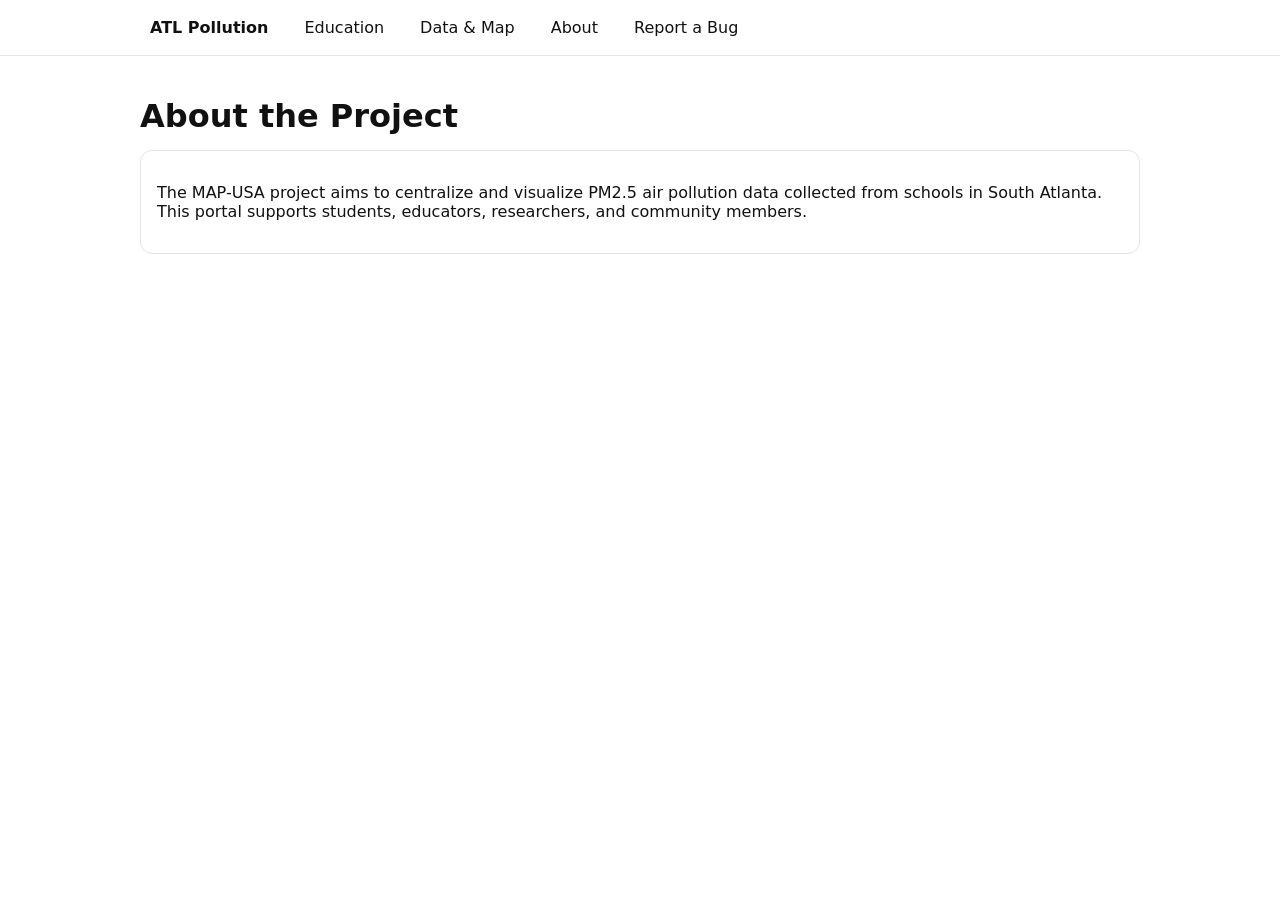
==== public/pages/about.html @ 43586956 "Static frontend pages, styles, and navigation" ====
<!doctype html>
<html lang="en">
<head>
  <meta charset="utf-8" />
  <meta name="viewport" content="width=device-width, initial-scale=1" />
  <title>About</title>
  <link rel="stylesheet" href="../css/styles.css" />
</head>
<body>

  <nav>
    <div class="nav-inner">
      <a href="../index.html"><strong>ATL Pollution</strong></a>
      <a href="education.html">Education</a>
      <a href="data.html">Data & Map</a>
      <a href="about.html">About</a>
      <a href="report-bug.html">Report a Bug</a>
    </div>
  </nav>

  <main class="container">
    <h1>About the Project</h1>
    <div class="card">
      <p>
        The MAP-USA project aims to centralize and visualize PM2.5 air pollution
        data collected from schools in South Atlanta. This portal supports
        students, educators, researchers, and community members.
      </p>
    </div>
  </main>

  <script src="../js/app.js"></script>
</body>
</html>
---- public/css/styles.css ----
:root {
  font-family: system-ui, Arial, sans-serif;
}

body {
  margin: 0;
  background: #ffffff;
  color: #111;
}

.container {
  max-width: 1000px;
  margin: 0 auto;
  padding: 20px;
}

nav {
  border-bottom: 1px solid #e5e5e5;
}

.nav-inner {
  display: flex;
  gap: 16px;
  padding: 12px 20px;
  max-width: 1000px;
  margin: 0 auto;
}

.nav-inner a {
  text-decoration: none;
  color: #111;
  padding: 6px 10px;
  border-radius: 8px;
}

.nav-inner a:hover {
  background: #f2f2f2;
}

h1 {
  margin-bottom: 10px;
}

.card {
  border: 1px solid #e5e5e5;
  border-radius: 12px;
  padding: 16px;
  margin-top: 15px;
}

.grid {
  display: grid;
  gap: 15px;
}

@media (min-width: 800px) {
  .grid {
    grid-template-columns: 1fr 1fr;
  }
}

label {
  display: block;
  margin-top: 10px;
  font-weight: 600;
}

input, textarea, select {
  width: 100%;
  padding: 8px;
  margin-top: 5px;
  border-radius: 8px;
  border: 1px solid #ccc;
}

button {
  margin-top: 15px;
  padding: 8px 12px;
  border: none;
  border-radius: 8px;
  cursor: pointer;
}

button:hover {
  opacity: 0.9;
}

.small {
  font-size: 14px;
  color: #555;
}
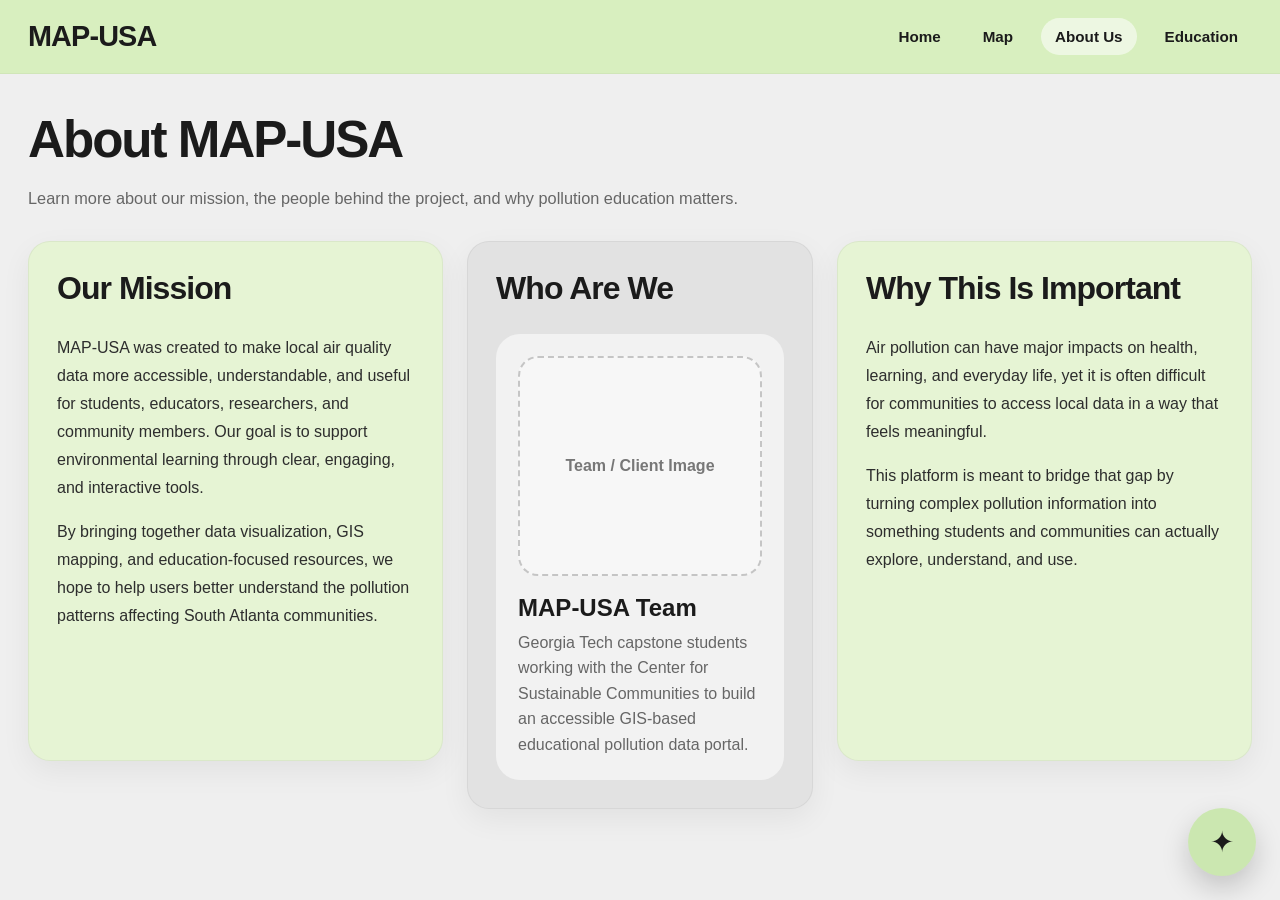
==== commit 15268438: "changed style + ui, added placeholder chatbot, completed education page, completed basic framework f" ====
--- a/public/pages/about.html
+++ b/public/pages/about.html
@@ -3,32 +3,92 @@
 <head>
   <meta charset="utf-8" />
   <meta name="viewport" content="width=device-width, initial-scale=1" />
-  <title>About</title>
+  <title>About Us | MAP-USA</title>
   <link rel="stylesheet" href="../css/styles.css" />
 </head>
 <body>
-
   <nav>
     <div class="nav-inner">
-      <a href="../index.html"><strong>ATL Pollution</strong></a>
-      <a href="education.html">Education</a>
-      <a href="data.html">Data & Map</a>
-      <a href="about.html">About</a>
-      <a href="report-bug.html">Report a Bug</a>
+      <a class="brand" href="../index.html">MAP-USA</a>
+      <div class="nav-links">
+        <a href="../index.html">Home</a>
+        <a href="data.html">Map</a>
+        <a class="active" href="about.html">About Us</a>
+        <a href="education.html">Education</a>
+      </div>
     </div>
   </nav>
 
   <main class="container">
-    <h1>About the Project</h1>
-    <div class="card">
-      <p>
-        The MAP-USA project aims to centralize and visualize PM2.5 air pollution
-        data collected from schools in South Atlanta. This portal supports
-        students, educators, researchers, and community members.
-      </p>
+    <h1 class="page-title">About MAP-USA</h1>
+    <p class="page-subtitle">
+      Learn more about our mission, the people behind the project, and why pollution education matters.
+    </p>
+
+    <section class="about-grid section">
+      <div class="about-panel green card">
+        <h2>Our Mission</h2>
+        <p>
+          MAP-USA was created to make local air quality data more accessible, understandable, and useful for students,
+          educators, researchers, and community members. Our goal is to support environmental learning through clear,
+          engaging, and interactive tools.
+        </p>
+        <p>
+          By bringing together data visualization, GIS mapping, and education-focused resources, we hope to help users
+          better understand the pollution patterns affecting South Atlanta communities.
+        </p>
+      </div>
+
+      <div class="about-panel gray card">
+        <h2>Who Are We</h2>
+        <div class="profile-card">
+          <div class="profile-photo">Team / Client Image</div>
+          <div class="profile-name">MAP-USA Team</div>
+          <div class="profile-role">
+            Georgia Tech capstone students working with the Center for Sustainable Communities to build an accessible
+            GIS-based educational pollution data portal.
+          </div>
+        </div>
+      </div>
+
+      <div class="about-panel green card">
+        <h2>Why This Is Important</h2>
+        <p>
+          Air pollution can have major impacts on health, learning, and everyday life, yet it is often difficult for
+          communities to access local data in a way that feels meaningful.
+        </p>
+        <p>
+          This platform is meant to bridge that gap by turning complex pollution information into something students and
+          communities can actually explore, understand, and use.
+        </p>
+      </div>
+    </section>
+  </main>
+  <button id="chatbotToggle" class="chatbot-toggle" aria-label="Open AI Assistant">✦</button>
+
+  <div id="chatbotPanel" class="chatbot-panel">
+    <div class="chatbot-header">
+      <h3>AI Assistant</h3>
+      <button id="chatbotClose" class="chatbot-close" aria-label="Close chat">x</button>
     </div>
-  </main>
 
+    <div class="chatbot-body">
+      <div class="chat-msg bot">
+        Hi! I'm the MAP-USA AI assistant. I can help explain pollution data, graphs, maps, and lesson content.
+      </div>
+      <div class="chat-msg bot">
+        Try asking something like: “What does PM2.5 mean?” or “Why might pollution be higher near highways?”
+      </div>
+    </div>
+
+    <div class="chatbot-input-wrap">
+      <input
+        class="chatbot-input"
+        type="text"
+        placeholder="Ask a question..."
+      />
+    </div>
+  </div>
   <script src="../js/app.js"></script>
 </body>
 </html>
--- a/public/css/styles.css
+++ b/public/css/styles.css
@@ -1,91 +1,613 @@
+* {
+  box-sizing: border-box;
+}
+
 :root {
-  font-family: system-ui, Arial, sans-serif;
-}
-
+  --bg: #efefef;
+  --surface: #ffffff;
+  --soft-green: #d8efbf;
+  --soft-green-2: #cbe7b0;
+  --text: #1b1b1b;
+  --muted: #666;
+  --border: #d9d9d9;
+  --shadow: 0 10px 30px rgba(0, 0, 0, 0.06);
+  --radius: 22px;
+}
+
+html,
 body {
   margin: 0;
-  background: #ffffff;
-  color: #111;
+  padding: 0;
+  font-family: Arial, Helvetica, sans-serif;
+  background: var(--bg);
+  color: var(--text);
+}
+
+body {
+  min-height: 100vh;
+}
+
+nav {
+  background: var(--soft-green);
+  border-bottom: 1px solid rgba(0, 0, 0, 0.04);
+  position: sticky;
+  top: 0;
+  z-index: 1000;
+}
+
+.nav-inner {
+  max-width: 1280px;
+  margin: 0 auto;
+  padding: 18px 28px;
+  display: flex;
+  align-items: center;
+  justify-content: space-between;
+  gap: 20px;
+}
+
+.brand {
+  font-size: 1.8rem;
+  font-weight: 800;
+  letter-spacing: -0.03em;
+  text-decoration: none;
+  color: var(--text);
+}
+
+.nav-links {
+  display: flex;
+  align-items: center;
+  gap: 14px;
+  flex-wrap: wrap;
+}
+
+.nav-links a {
+  text-decoration: none;
+  color: var(--text);
+  font-size: 0.95rem;
+  font-weight: 600;
+  padding: 10px 14px;
+  border-radius: 999px;
+  transition: 0.2s ease;
+}
+
+.nav-links a:hover,
+.nav-links a.active {
+  background: rgba(255, 255, 255, 0.55);
 }
 
 .container {
-  max-width: 1000px;
+  max-width: 1280px;
   margin: 0 auto;
-  padding: 20px;
-}
-
-nav {
-  border-bottom: 1px solid #e5e5e5;
-}
-
-.nav-inner {
-  display: flex;
-  gap: 16px;
-  padding: 12px 20px;
-  max-width: 1000px;
-  margin: 0 auto;
-}
-
-.nav-inner a {
+  padding: 36px 28px 48px;
+}
+
+.card {
+  background: rgba(255, 255, 255, 0.72);
+  border: 1px solid rgba(0, 0, 0, 0.05);
+  border-radius: var(--radius);
+  box-shadow: var(--shadow);
+}
+
+.section {
+  margin-top: 26px;
+}
+
+.page-title {
+  font-size: clamp(2rem, 4vw, 3.2rem);
+  margin: 0 0 12px;
+  letter-spacing: -0.04em;
+}
+
+.page-subtitle {
+  color: var(--muted);
+  font-size: 1.02rem;
+  line-height: 1.7;
+  max-width: 760px;
+  margin-bottom: 28px;
+}
+
+/* Home */
+.hero {
+  min-height: calc(100vh - 90px);
+  display: flex;
+  align-items: center;
+  justify-content: center;
+  text-align: center;
+}
+
+.hero-content {
+  max-width: 860px;
+}
+
+.hero h1 {
+  font-size: clamp(2.8rem, 7vw, 5rem);
+  line-height: 1;
+  margin: 0 0 18px;
+  letter-spacing: -0.05em;
+}
+
+.hero p {
+  max-width: 700px;
+  margin: 0 auto 28px;
+  font-size: 1.1rem;
+  line-height: 1.7;
+  color: var(--muted);
+}
+
+.button-row {
+  display: flex;
+  justify-content: center;
+  gap: 14px;
+  flex-wrap: wrap;
+}
+
+.btn {
+  display: inline-block;
   text-decoration: none;
-  color: #111;
-  padding: 6px 10px;
-  border-radius: 8px;
-}
-
-.nav-inner a:hover {
-  background: #f2f2f2;
-}
-
-h1 {
-  margin-bottom: 10px;
-}
-
-.card {
-  border: 1px solid #e5e5e5;
-  border-radius: 12px;
-  padding: 16px;
-  margin-top: 15px;
-}
-
-.grid {
+  border: none;
+  cursor: pointer;
+  border-radius: 999px;
+  padding: 14px 22px;
+  font-weight: 700;
+  font-size: 0.96rem;
+  transition: 0.2s ease;
+}
+
+.btn-primary {
+  background: var(--soft-green-2);
+  color: var(--text);
+}
+
+.btn-primary:hover {
+  transform: translateY(-1px);
+  box-shadow: var(--shadow);
+}
+
+.btn-secondary {
+  background: white;
+  color: var(--text);
+  border: 1px solid var(--border);
+}
+
+.btn-secondary:hover {
+  transform: translateY(-1px);
+  box-shadow: var(--shadow);
+}
+
+/* Map page */
+.map-shell {
+  position: relative;
+  overflow: hidden;
+  border-radius: 28px;
+  min-height: 620px;
+  background: #ddd;
+  box-shadow: var(--shadow);
+}
+
+.map-shell img,
+.map-shell iframe {
+  width: 100%;
+  height: 620px;
+  object-fit: cover;
+  display: block;
+  border: 0;
+}
+
+.map-overlay {
+  position: absolute;
+  top: 24px;
+  right: 24px;
+  background: rgba(255, 255, 255, 0.95);
+  padding: 14px 18px;
+  border-radius: 16px;
+  box-shadow: var(--shadow);
+  font-weight: 700;
+}
+
+.map-note {
+  margin-top: 14px;
+  color: var(--muted);
+  font-size: 0.95rem;
+}
+
+/* About page */
+.about-grid {
   display: grid;
-  gap: 15px;
-}
-
-@media (min-width: 800px) {
-  .grid {
-    grid-template-columns: 1fr 1fr;
-  }
+  grid-template-columns: 1.2fr 1fr 1.2fr;
+  gap: 24px;
+  align-items: start;
+}
+
+.about-panel {
+  padding: 28px;
+  min-height: 520px;
+}
+
+.about-panel.green {
+  background: #e6f4d4;
+}
+
+.about-panel.gray {
+  background: #e2e2e2;
+}
+
+.about-panel h2 {
+  margin-top: 0;
+  font-size: 2rem;
+  letter-spacing: -0.03em;
+}
+
+.about-panel p {
+  line-height: 1.75;
+  color: #2d2d2d;
+}
+
+.profile-card {
+  margin-top: 18px;
+  background: rgba(255, 255, 255, 0.55);
+  border-radius: 24px;
+  padding: 22px;
+}
+
+.profile-photo {
+  width: 100%;
+  height: 220px;
+  border-radius: 20px;
+  background: #f7f7f7;
+  border: 2px dashed #c5c5c5;
+  display: flex;
+  align-items: center;
+  justify-content: center;
+  color: #777;
+  font-weight: 700;
+  margin-bottom: 18px;
+}
+
+.profile-name {
+  font-size: 1.5rem;
+  font-weight: 800;
+  margin-bottom: 8px;
+}
+
+.profile-role {
+  color: var(--muted);
+  font-size: 1rem;
+  line-height: 1.6;
+}
+
+/* Forms */
+.form-card {
+  max-width: 760px;
+  padding: 30px;
 }
 
 label {
   display: block;
-  margin-top: 10px;
-  font-weight: 600;
-}
-
-input, textarea, select {
+  font-weight: 700;
+  margin: 18px 0 8px;
+}
+
+input,
+textarea,
+select {
   width: 100%;
-  padding: 8px;
-  margin-top: 5px;
-  border-radius: 8px;
-  border: 1px solid #ccc;
-}
-
-button {
-  margin-top: 15px;
-  padding: 8px 12px;
+  padding: 14px 16px;
+  border-radius: 16px;
+  border: 1px solid var(--border);
+  background: white;
+  font: inherit;
+}
+
+textarea {
+  resize: vertical;
+  min-height: 130px;
+}
+
+.status-text {
+  margin-top: 14px;
+  color: var(--muted);
+  font-size: 0.95rem;
+}
+
+/* Floating chatbot */
+.chatbot-toggle {
+  position: fixed;
+  right: 24px;
+  bottom: 24px;
+  width: 68px;
+  height: 68px;
+  border-radius: 50%;
   border: none;
-  border-radius: 8px;
+  background: var(--soft-green-2);
+  color: var(--text);
+  font-size: 1.8rem;
   cursor: pointer;
-}
-
-button:hover {
-  opacity: 0.9;
-}
-
-.small {
-  font-size: 14px;
-  color: #555;
+  box-shadow: 0 12px 28px rgba(0, 0, 0, 0.18);
+  z-index: 2000;
+  transition: 0.2s ease;
+}
+
+.chatbot-toggle:hover {
+  transform: translateY(-2px) scale(1.03);
+}
+
+.chatbot-panel {
+  position: fixed;
+  right: 24px;
+  bottom: 105px;
+  width: 360px;
+  max-width: calc(100vw - 32px);
+  height: 380px;
+  background: rgba(255, 255, 255, 0.98);
+  border: 1px solid rgba(0, 0, 0, 0.08);
+  border-radius: 28px;
+  box-shadow: 0 20px 50px rgba(0, 0, 0, 0.18);
+  display: none;
+  flex-direction: column;
+  overflow: hidden;
+  z-index: 2000;
+}
+
+.chatbot-panel.open {
+  display: flex;
+}
+
+.chatbot-header {
+  background: var(--soft-green);
+  padding: 18px 18px 14px;
+  display: flex;
+  align-items: center;
+  justify-content: space-between;
+}
+
+.chatbot-header h3 {
+  margin: 0;
+  font-size: 1.05rem;
+  letter-spacing: -0.02em;
+}
+
+.chatbot-close {
+  background: transparent;
+  border: none;
+  font-size: 1.4rem;
+  cursor: pointer;
+  color: var(--text);
+  padding: 0;
+}
+
+.chatbot-body {
+  flex: 1;
+  padding: 18px;
+  background: #f8f8f8;
+  display: flex;
+  flex-direction: column;
+  gap: 12px;
+  overflow-y: auto;
+}
+
+.chat-msg {
+  max-width: 85%;
+  padding: 12px 14px;
+  border-radius: 18px;
+  font-size: 0.95rem;
+  line-height: 1.5;
+}
+
+.chat-msg.bot {
+  background: #e8f5d9;
+  align-self: flex-start;
+}
+
+.chat-msg.user {
+  background: #ffffff;
+  border: 1px solid #e2e2e2;
+  align-self: flex-end;
+}
+
+.chatbot-input-wrap {
+  padding: 14px;
+  border-top: 1px solid #ececec;
+  background: white;
+}
+
+.chatbot-input {
+  width: 100%;
+  padding: 14px 16px;
+  border-radius: 999px;
+  border: 1px solid #d7d7d7;
+  outline: none;
+  font: inherit;
+}
+
+/* Education page */
+.education-header {
+  margin-bottom: 24px;
+}
+
+.eyebrow {
+  margin: 0 0 8px;
+  font-size: 0.9rem;
+  font-weight: 700;
+  text-transform: uppercase;
+  letter-spacing: 0.08em;
+  color: #5f7a55;
+}
+
+.education-hero {
+  padding: 28px;
+  display: flex;
+  justify-content: space-between;
+  align-items: center;
+  gap: 20px;
+  background: linear-gradient(135deg, #eef8e2, #ffffff);
+}
+
+.education-hero h2 {
+  margin: 0 0 10px;
+  font-size: 2rem;
+  letter-spacing: -0.03em;
+}
+
+.education-hero p {
+  margin: 0;
+  color: var(--muted);
+  line-height: 1.7;
+  max-width: 700px;
+}
+
+.section-title {
+  font-size: 1.8rem;
+  margin: 0 0 16px;
+  letter-spacing: -0.03em;
+}
+
+.topic-grid {
+  display: grid;
+  grid-template-columns: repeat(4, 1fr);
+  gap: 18px;
+}
+
+.compact-topics .topic-card {
+  padding: 20px;
+}
+
+.compact-topics .topic-card h3 {
+  margin-top: 0;
+  margin-bottom: 8px;
+  font-size: 1.1rem;
+}
+
+.compact-topics .topic-card p {
+  margin: 0;
+  font-size: 0.95rem;
+  line-height: 1.6;
+  color: var(--muted);
+}
+
+.cleaner-layout {
+  display: grid;
+  grid-template-columns: 1fr 1fr;
+  gap: 24px;
+  align-items: start;
+}
+
+.resource-group {
+  padding: 24px;
+}
+
+.resource-list {
+  display: flex;
+  flex-direction: column;
+  gap: 12px;
+}
+
+.resource-row {
+  display: flex;
+  justify-content: space-between;
+  align-items: flex-start;
+  gap: 16px;
+  padding: 16px 18px;
+  border: 1px solid #e5e5e5;
+  border-radius: 18px;
+  background: rgba(255, 255, 255, 0.72);
+  text-decoration: none;
+  color: inherit;
+  transition: 0.2s ease;
+}
+
+.resource-row:hover {
+  transform: translateY(-1px);
+  box-shadow: 0 8px 20px rgba(0, 0, 0, 0.06);
+}
+
+.resource-row h3 {
+  margin: 0 0 6px;
+  font-size: 1rem;
+}
+
+.resource-row p {
+  margin: 0;
+  color: var(--muted);
+  line-height: 1.55;
+  font-size: 0.94rem;
+}
+
+.resource-row span {
+  font-size: 1.1rem;
+  font-weight: 700;
+  color: #4c6b43;
+  flex-shrink: 0;
+  margin-top: 2px;
+}
+
+.small-section-title {
+  margin-top: 24px;
+  font-size: 1.3rem;
+}
+
+/* Responsive */
+@media (max-width: 1000px) {
+  .about-grid,
+  .cleaner-layout,
+  .topic-grid {
+    grid-template-columns: 1fr 1fr;
+  }
+
+  .hero {
+    min-height: auto;
+    padding: 70px 0 20px;
+  }
+
+  .map-shell,
+  .map-shell img,
+  .map-shell iframe {
+    min-height: 420px;
+    height: 420px;
+  }
+
+  .education-hero {
+    flex-direction: column;
+    align-items: flex-start;
+  }
+
+  .cleaner-layout {
+    grid-template-columns: 1fr;
+  }
+}
+
+@media (max-width: 640px) {
+  .nav-inner {
+    flex-direction: column;
+    align-items: flex-start;
+  }
+
+  .brand {
+    font-size: 1.5rem;
+  }
+
+  .hero h1 {
+    font-size: 2.6rem;
+  }
+
+  .container {
+    padding: 26px 18px 40px;
+  }
+
+  .topic-grid {
+    grid-template-columns: 1fr;
+  }
+
+  .chatbot-panel {
+    right: 12px;
+    bottom: 92px;
+    width: calc(100vw - 24px);
+    height: 55vh;
+  }
+
+  .chatbot-toggle {
+    right: 16px;
+    bottom: 16px;
+    width: 62px;
+    height: 62px;
+  }
 }
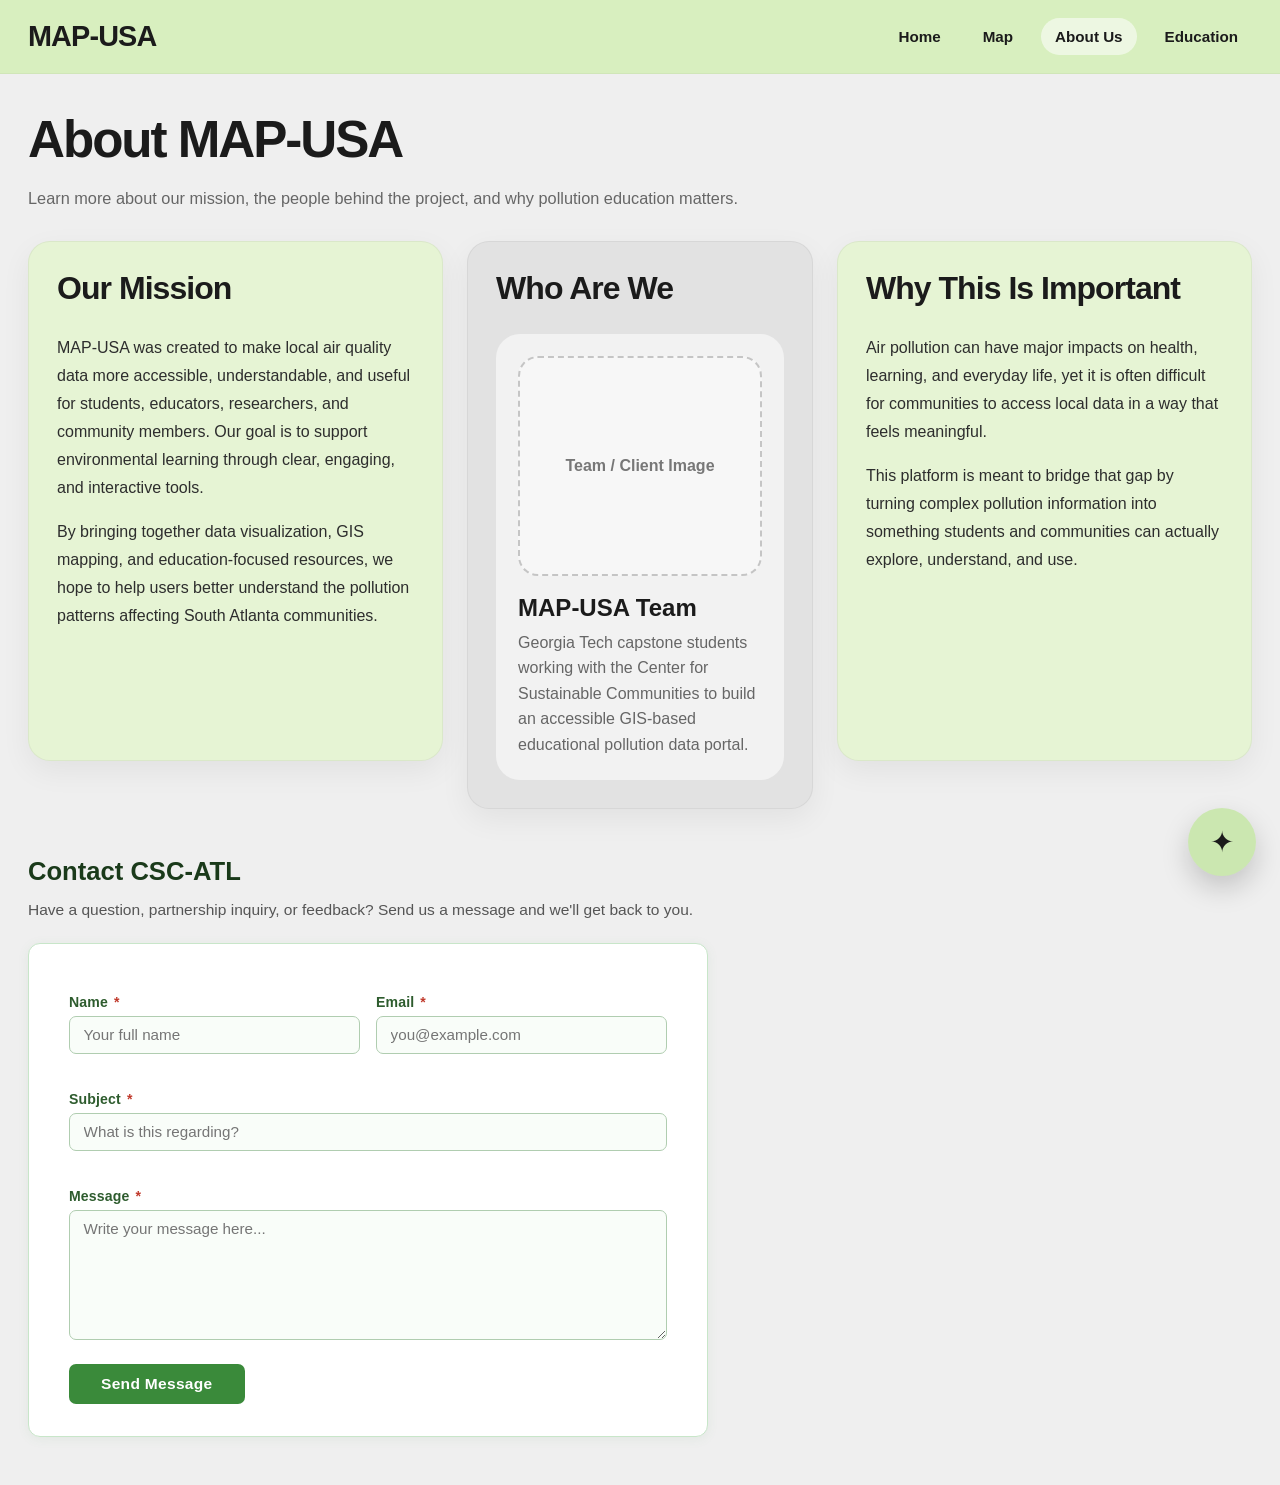
==== commit 44c86fbe: "Added contact form and flask for backend" ====
--- a/public/pages/about.html
+++ b/public/pages/about.html
@@ -5,6 +5,176 @@
   <meta name="viewport" content="width=device-width, initial-scale=1" />
   <title>About Us | MAP-USA</title>
   <link rel="stylesheet" href="../css/styles.css" />
+  <style>
+    .contact-section {
+      margin-top: 3rem;
+    }
+
+    .contact-section h2 {
+      font-size: 1.6rem;
+      margin-bottom: 0.4rem;
+      color: #1a3a1a;
+    }
+
+    .contact-section .section-desc {
+      color: #555;
+      margin-bottom: 1.5rem;
+      font-size: 0.97rem;
+    }
+
+    .contact-form-card {
+      background: #fff;
+      border: 1px solid #c8e6c9;
+      border-radius: 12px;
+      padding: 2rem 2.5rem;
+      max-width: 680px;
+      box-shadow: 0 2px 12px rgba(76, 153, 85, 0.08);
+    }
+
+    .form-row {
+      display: grid;
+      grid-template-columns: 1fr 1fr;
+      gap: 1rem;
+    }
+
+    .form-group {
+      display: flex;
+      flex-direction: column;
+      margin-bottom: 1.2rem;
+    }
+
+    .form-group.full-width {
+      grid-column: 1 / -1;
+    }
+
+    .form-group label {
+      font-size: 0.88rem;
+      font-weight: 600;
+      color: #2e5c2e;
+      margin-bottom: 0.35rem;
+      letter-spacing: 0.01em;
+    }
+
+    .form-group label .required {
+      color: #c0392b;
+      margin-left: 2px;
+    }
+
+    .form-group input,
+    .form-group select,
+    .form-group textarea {
+      border: 1.5px solid #b0cdb0;
+      border-radius: 7px;
+      padding: 0.6rem 0.85rem;
+      font-size: 0.95rem;
+      color: #222;
+      background: #f9fdf9;
+      transition: border-color 0.2s, box-shadow 0.2s;
+      font-family: inherit;
+      outline: none;
+    }
+
+    .form-group input:focus,
+    .form-group select:focus,
+    .form-group textarea:focus {
+      border-color: #4caf50;
+      box-shadow: 0 0 0 3px rgba(76, 175, 80, 0.13);
+      background: #fff;
+    }
+
+    .form-group input.error,
+    .form-group select.error,
+    .form-group textarea.error {
+      border-color: #e74c3c;
+      box-shadow: 0 0 0 3px rgba(231, 76, 60, 0.1);
+    }
+
+    .form-group .field-error {
+      color: #c0392b;
+      font-size: 0.8rem;
+      margin-top: 0.25rem;
+      display: none;
+    }
+
+    .form-group .field-error.visible {
+      display: block;
+    }
+
+    .form-group textarea {
+      resize: vertical;
+      min-height: 130px;
+    }
+
+    .submit-btn {
+      background: #3a8a3a;
+      color: #fff;
+      border: none;
+      border-radius: 7px;
+      padding: 0.7rem 2rem;
+      font-size: 0.97rem;
+      font-weight: 600;
+      cursor: pointer;
+      letter-spacing: 0.02em;
+      transition: background 0.2s, transform 0.1s;
+      margin-top: 0.3rem;
+    }
+
+    .submit-btn:hover {
+      background: #2e7230;
+    }
+
+    .submit-btn:active {
+      transform: scale(0.98);
+    }
+
+    .submit-btn:disabled {
+      background: #a5c8a5;
+      cursor: not-allowed;
+    }
+
+    #confirmationMsg {
+      display: none;
+      align-items: flex-start;
+      gap: 0.9rem;
+      background: #e8f5e9;
+      border: 1.5px solid #66bb6a;
+      border-radius: 10px;
+      padding: 1.2rem 1.5rem;
+      margin-top: 1.5rem;
+      max-width: 680px;
+      animation: fadeIn 0.4s ease;
+    }
+
+    #confirmationMsg.show {
+      display: flex;
+    }
+
+    #confirmationMsg .confirm-text strong {
+      display: block;
+      color: #1b5e20;
+      font-size: 1rem;
+      margin-bottom: 0.2rem;
+    }
+
+    #confirmationMsg .confirm-text span {
+      color: #2e7d32;
+      font-size: 0.9rem;
+    }
+
+    @keyframes fadeIn {
+      from { opacity: 0; transform: translateY(6px); }
+      to   { opacity: 1; transform: translateY(0); }
+    }
+
+    @media (max-width: 580px) {
+      .form-row {
+        grid-template-columns: 1fr;
+      }
+      .contact-form-card {
+        padding: 1.4rem 1.2rem;
+      }
+    }
+  </style>
 </head>
 <body>
   <nav>
@@ -25,6 +195,7 @@
       Learn more about our mission, the people behind the project, and why pollution education matters.
     </p>
 
+    <!-- ── Existing About Grid ── -->
     <section class="about-grid section">
       <div class="about-panel green card">
         <h2>Our Mission</h2>
@@ -63,7 +234,56 @@
         </p>
       </div>
     </section>
+
+    <section class="contact-section section">
+      <h2>Contact CSC-ATL</h2>
+      <p class="section-desc">Have a question, partnership inquiry, or feedback? Send us a message and we'll get back to you.</p>
+
+      <div class="contact-form-card">
+        <form id="contactForm" novalidate>
+          <div class="form-row">
+            <div class="form-group">
+              <label for="contactName">Name <span class="required">*</span></label>
+              <input type="text" id="contactName" name="name" placeholder="Your full name" autocomplete="name" />
+              <span class="field-error" id="nameError">Please enter your name.</span>
+            </div>
+
+            <div class="form-group">
+              <label for="contactEmail">Email <span class="required">*</span></label>
+              <input type="email" id="contactEmail" name="email" placeholder="you@example.com" autocomplete="email" />
+              <span class="field-error" id="emailError">Please enter a valid email address.</span>
+            </div>
+          </div>
+
+          <div class="form-row">
+            <div class="form-group full-width">
+              <label for="contactSubject">Subject <span class="required">*</span></label>
+              <input type="text" id="contactSubject" name="subject" placeholder="What is this regarding?" />
+              <span class="field-error" id="subjectError">Please enter a subject.</span>
+            </div>
+          </div>
+
+          <div class="form-row">
+            <div class="form-group full-width">
+              <label for="contactMessage">Message <span class="required">*</span></label>
+              <textarea id="contactMessage" name="message" placeholder="Write your message here..."></textarea>
+              <span class="field-error" id="messageError">Please enter a message.</span>
+            </div>
+          </div>
+
+          <button type="submit" class="submit-btn" id="submitBtn">Send Message</button>
+        </form>
+      </div>
+
+      <div id="confirmationMsg" role="alert" aria-live="polite">
+        <div class="confirm-text">
+          <strong>Message sent successfully!</strong>
+          <span>Thank you for reaching out. The CSC-ATL team will get back to you as soon as possible.</span>
+        </div>
+      </div>
+    </section>
   </main>
+
   <button id="chatbotToggle" class="chatbot-toggle" aria-label="Open AI Assistant">✦</button>
 
   <div id="chatbotPanel" class="chatbot-panel">
@@ -77,7 +297,7 @@
         Hi! I'm the MAP-USA AI assistant. I can help explain pollution data, graphs, maps, and lesson content.
       </div>
       <div class="chat-msg bot">
-        Try asking something like: “What does PM2.5 mean?” or “Why might pollution be higher near highways?”
+        Try asking something like: "What does PM2.5 mean?" or "Why might pollution be higher near highways?"
       </div>
     </div>
 
@@ -89,6 +309,94 @@
       />
     </div>
   </div>
+
   <script src="../js/app.js"></script>
+
+  <script>
+    (function () {
+      const form       = document.getElementById('contactForm');
+      const submitBtn  = document.getElementById('submitBtn');
+      const confirmMsg = document.getElementById('confirmationMsg');
+
+      const fields = [
+        {
+          input: document.getElementById('contactName'),
+          error: document.getElementById('nameError'),
+          validate: (v) => v.trim().length > 0,
+        },
+        {
+          input: document.getElementById('contactEmail'),
+          error: document.getElementById('emailError'),
+          validate: (v) => /^[^\s@]+@[^\s@]+\.[^\s@]+$/.test(v.trim()),
+        },
+        {
+          input: document.getElementById('contactSubject'),
+          error: document.getElementById('subjectError'),
+          validate: (v) => v.trim().length > 0,
+        },
+        {
+          input: document.getElementById('contactMessage'),
+          error: document.getElementById('messageError'),
+          validate: (v) => v.trim().length > 0,
+        },
+      ];
+
+      fields.forEach(({ input, error }) => {
+        input.addEventListener('input', () => {
+          input.classList.remove('error');
+          error.classList.remove('visible');
+        });
+      });
+
+      form.addEventListener('submit', async function (e) {
+        e.preventDefault();
+
+        let valid = true;
+        fields.forEach(({ input, error, validate }) => {
+          if (!validate(input.value)) {
+            input.classList.add('error');
+            error.classList.add('visible');
+            valid = false;
+          } else {
+            input.classList.remove('error');
+            error.classList.remove('visible');
+          }
+        });
+
+        if (!valid) return;
+
+        submitBtn.disabled = true;
+        submitBtn.textContent = 'Sending…';
+
+        const payload = {
+          name:    document.getElementById('contactName').value.trim(),
+          email:   document.getElementById('contactEmail').value.trim(),
+          subject: document.getElementById('contactSubject').value.trim(),
+          message: document.getElementById('contactMessage').value.trim(),
+        };
+
+        try {
+          const response = await fetch('/api/contact', {
+            method:  'POST',
+            headers: { 'Content-Type': 'application/json' },
+            body:    JSON.stringify(payload),
+          });
+
+          if (!response.ok) throw new Error('Server error');
+
+          form.reset();
+          confirmMsg.classList.add('show');
+          confirmMsg.scrollIntoView({ behavior: 'smooth', block: 'nearest' });
+
+        } catch (err) {
+          alert('Something went wrong sending your message. Please try again later.');
+          console.error('Contact form error:', err);
+        } finally {
+          submitBtn.disabled = false;
+          submitBtn.textContent = 'Send Message';
+        }
+      });
+    })();
+  </script>
 </body>
 </html>
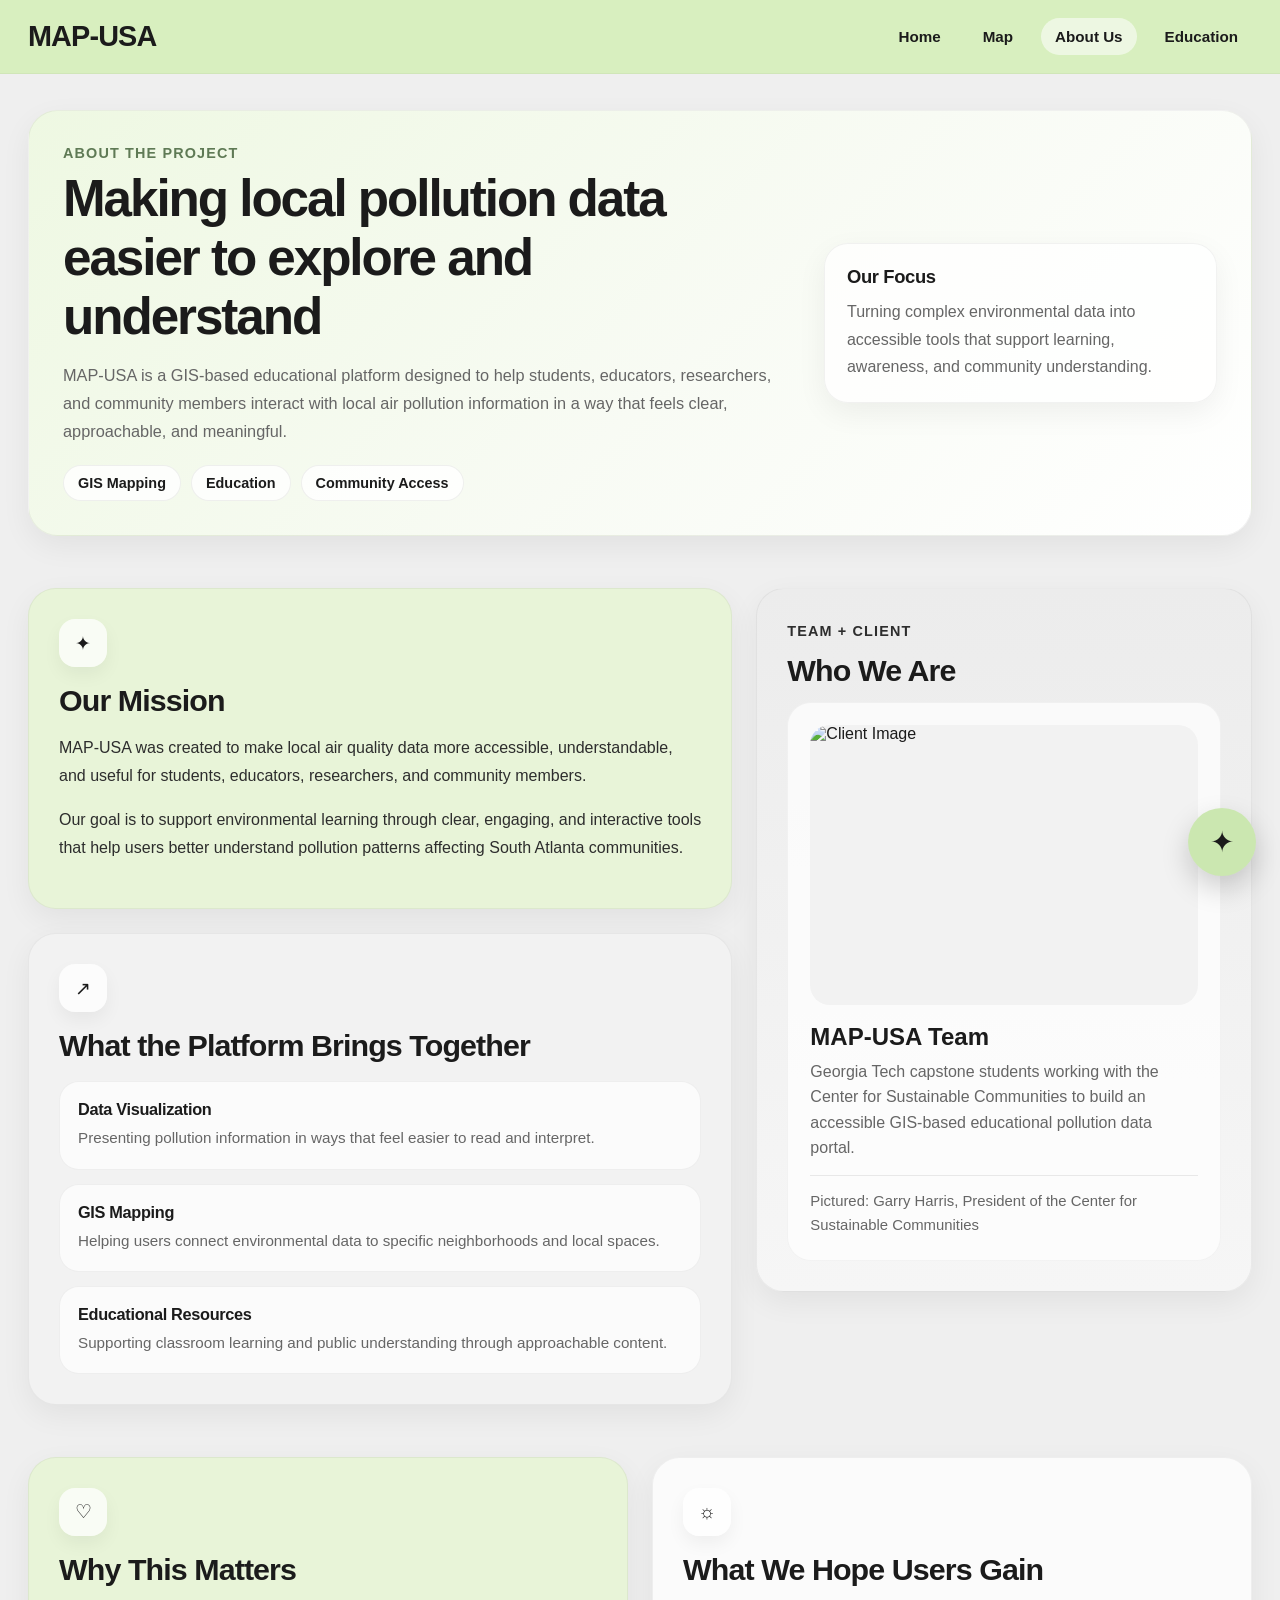
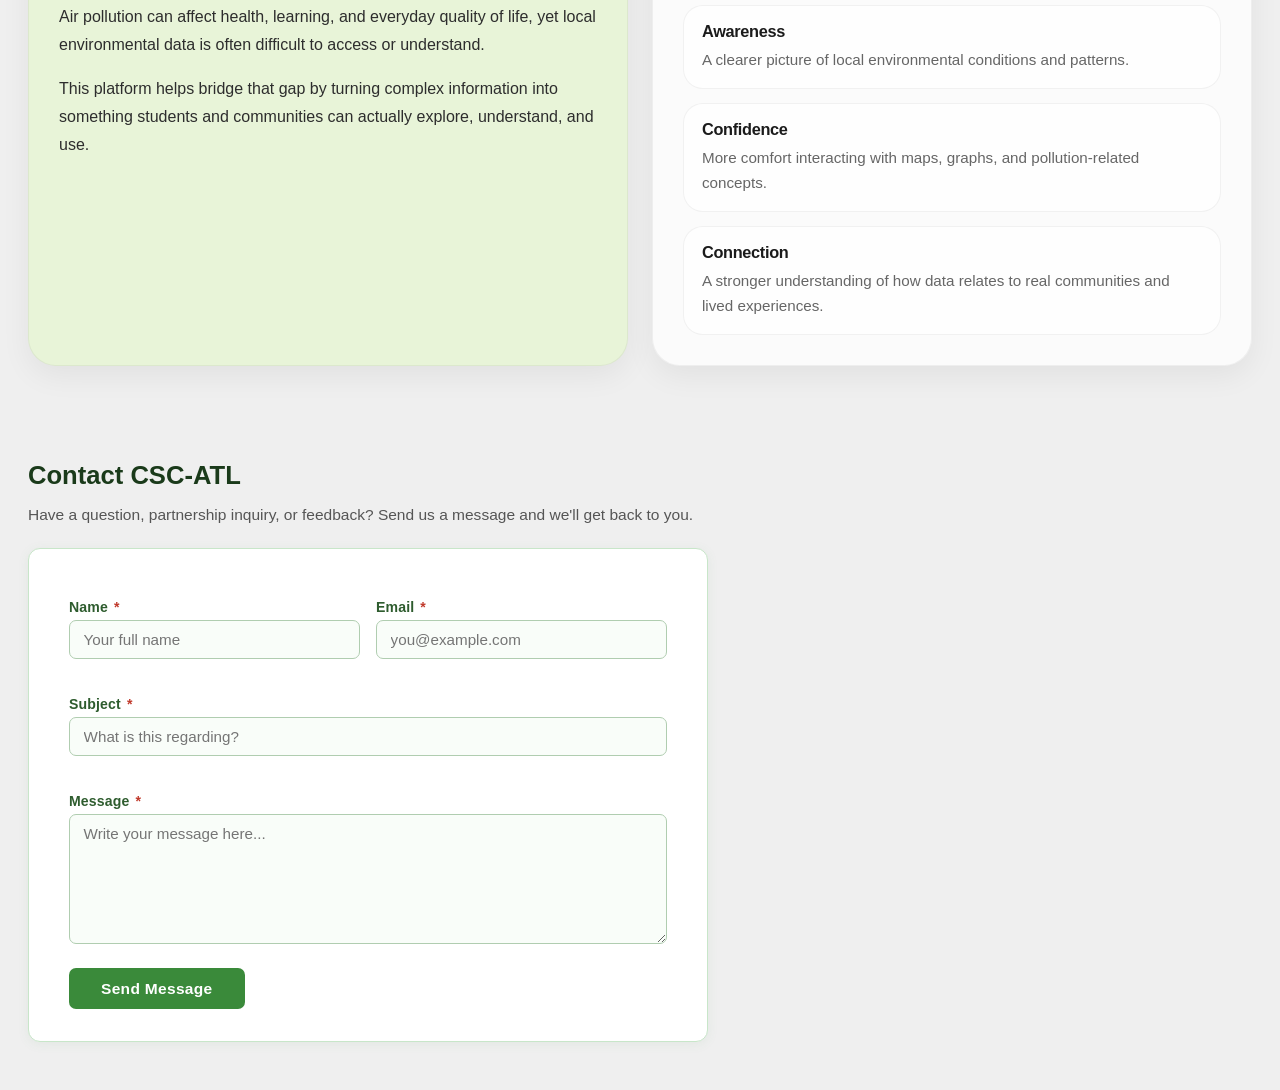
==== commit dce9ef75: "updates ui and images on about page" ====
--- a/public/pages/about.html
+++ b/public/pages/about.html
@@ -189,50 +189,122 @@
     </div>
   </nav>
 
-  <main class="container">
-    <h1 class="page-title">About MAP-USA</h1>
-    <p class="page-subtitle">
-      Learn more about our mission, the people behind the project, and why pollution education matters.
-    </p>
-
-    <!-- ── Existing About Grid ── -->
-    <section class="about-grid section">
-      <div class="about-panel green card">
-        <h2>Our Mission</h2>
+  <main class="container about-page">
+    <section class="about-hero card">
+      <div class="about-hero-text">
+        <p class="eyebrow">About the Project</p>
+        <h1 class="page-title">Making local pollution data easier to explore and understand</h1>
+        <p class="page-subtitle">
+          MAP-USA is a GIS-based educational platform designed to help students, educators, researchers,
+          and community members interact with local air pollution information in a way that feels clear,
+          approachable, and meaningful.
+        </p>
+
+        <div class="about-tag-row">
+          <span class="about-tag">GIS Mapping</span>
+          <span class="about-tag">Education</span>
+          <span class="about-tag">Community Access</span>
+        </div>
+      </div>
+
+      <div class="about-hero-side">
+        <div class="about-mini-card">
+          <h3>Our Focus</h3>
+          <p>
+            Turning complex environmental data into accessible tools that support learning,
+            awareness, and community understanding.
+          </p>
+        </div>
+      </div>
+    </section>
+
+    <section class="about-main-grid section">
+      <div class="about-left-col">
+        <article class="card about-feature green-soft">
+          <div class="section-icon">✦</div>
+          <h2>Our Mission</h2>
+          <p>
+            MAP-USA was created to make local air quality data more accessible, understandable, and useful
+            for students, educators, researchers, and community members.
+          </p>
+          <p>
+            Our goal is to support environmental learning through clear, engaging, and interactive tools that
+            help users better understand pollution patterns affecting South Atlanta communities.
+          </p>
+        </article>
+
+        <article class="card about-feature neutral-soft">
+          <div class="section-icon">↗</div>
+          <h2>What the Platform Brings Together</h2>
+          <div class="about-points">
+            <div class="about-point">
+              <h3>Data Visualization</h3>
+              <p>Presenting pollution information in ways that feel easier to read and interpret.</p>
+            </div>
+            <div class="about-point">
+              <h3>GIS Mapping</h3>
+              <p>Helping users connect environmental data to specific neighborhoods and local spaces.</p>
+            </div>
+            <div class="about-point">
+              <h3>Educational Resources</h3>
+              <p>Supporting classroom learning and public understanding through approachable content.</p>
+            </div>
+          </div>
+        </article>
+      </div>
+
+      <aside class="card about-profile-panel">
+        <p class="eyebrow">Team + Client</p>
+        <h2>Who We Are</h2>
+
+        <div class="profile-card about-profile-card">
+          <div class="profile-photo large-photo">
+            <img src="../assets/client.jpg" alt="Client Image" />
+          </div>
+          <div class="profile-name">MAP-USA Team</div>
+          <div class="profile-role">
+            Georgia Tech capstone students working with the Center for Sustainable Communities to build an
+            accessible GIS-based educational pollution data portal.
+          </div>
+          <div class="profile-caption">
+            Pictured: Garry Harris, President of the Center for Sustainable Communities
+          </div>
+        </div>
+      </aside>
+    </section>
+
+    <section class="about-bottom-grid section">
+      <article class="card about-bottom-card green-soft">
+        <div class="section-icon">♡</div>
+        <h2>Why This Matters</h2>
         <p>
-          MAP-USA was created to make local air quality data more accessible, understandable, and useful for students,
-          educators, researchers, and community members. Our goal is to support environmental learning through clear,
-          engaging, and interactive tools.
+          Air pollution can affect health, learning, and everyday quality of life, yet local environmental
+          data is often difficult to access or understand.
         </p>
         <p>
-          By bringing together data visualization, GIS mapping, and education-focused resources, we hope to help users
-          better understand the pollution patterns affecting South Atlanta communities.
-        </p>
-      </div>
-
-      <div class="about-panel gray card">
-        <h2>Who Are We</h2>
-        <div class="profile-card">
-          <div class="profile-photo">Team / Client Image</div>
-          <div class="profile-name">MAP-USA Team</div>
-          <div class="profile-role">
-            Georgia Tech capstone students working with the Center for Sustainable Communities to build an accessible
-            GIS-based educational pollution data portal.
-          </div>
-        </div>
-      </div>
-
-      <div class="about-panel green card">
-        <h2>Why This Is Important</h2>
-        <p>
-          Air pollution can have major impacts on health, learning, and everyday life, yet it is often difficult for
-          communities to access local data in a way that feels meaningful.
-        </p>
-        <p>
-          This platform is meant to bridge that gap by turning complex pollution information into something students and
+          This platform helps bridge that gap by turning complex information into something students and
           communities can actually explore, understand, and use.
         </p>
-      </div>
+      </article>
+
+      <article class="card about-bottom-card light-card">
+        <div class="section-icon">☼</div>
+        <h2>What We Hope Users Gain</h2>
+        <div class="about-points compact">
+          <div class="about-point">
+            <h3>Awareness</h3>
+            <p>A clearer picture of local environmental conditions and patterns.</p>
+          </div>
+          <div class="about-point">
+            <h3>Confidence</h3>
+            <p>More comfort interacting with maps, graphs, and pollution-related concepts.</p>
+          </div>
+          <div class="about-point">
+            <h3>Connection</h3>
+            <p>A stronger understanding of how data relates to real communities and lived experiences.</p>
+          </div>
+        </div>
+      </article>
     </section>
 
     <section class="contact-section section">
--- a/public/css/styles.css
+++ b/public/css/styles.css
@@ -106,7 +106,6 @@
   margin-bottom: 28px;
 }
 
-/* Home */
 .hero {
   min-height: calc(100vh - 90px);
   display: flex;
@@ -174,7 +173,6 @@
   box-shadow: var(--shadow);
 }
 
-/* Map page */
 .map-shell {
   position: relative;
   overflow: hidden;
@@ -210,7 +208,6 @@
   font-size: 0.95rem;
 }
 
-/* About page */
 .about-grid {
   display: grid;
   grid-template-columns: 1.2fr 1fr 1.2fr;
@@ -253,14 +250,20 @@
   width: 100%;
   height: 220px;
   border-radius: 20px;
-  background: #f7f7f7;
-  border: 2px dashed #c5c5c5;
-  display: flex;
-  align-items: center;
-  justify-content: center;
-  color: #777;
-  font-weight: 700;
-  margin-bottom: 18px;
+  overflow: hidden;
+  background: #f2f2f2;
+}
+
+.profile-photo img {
+  width: 100%;
+  height: 100%;
+  object-fit: cover;
+  display: block;
+  transition: transform 0.3s ease;
+}
+
+.profile-photo:hover img {
+  transform: scale(1.03);
 }
 
 .profile-name {
@@ -275,7 +278,6 @@
   line-height: 1.6;
 }
 
-/* Forms */
 .form-card {
   max-width: 760px;
   padding: 30px;
@@ -309,7 +311,6 @@
   font-size: 0.95rem;
 }
 
-/* Floating chatbot */
 .chatbot-toggle {
   position: fixed;
   right: 24px;
@@ -419,7 +420,6 @@
   font: inherit;
 }
 
-/* Education page */
 .education-header {
   margin-bottom: 24px;
 }
@@ -545,7 +545,6 @@
   font-size: 1.3rem;
 }
 
-/* Responsive */
 @media (max-width: 1000px) {
   .about-grid,
   .cleaner-layout,
@@ -610,4 +609,228 @@
     width: 62px;
     height: 62px;
   }
+}
+
+.about-page {
+  display: flex;
+  flex-direction: column;
+  gap: 26px;
+}
+
+.about-hero {
+  display: grid;
+  grid-template-columns: 1.5fr 0.8fr;
+  gap: 24px;
+  padding: 34px;
+  background: linear-gradient(135deg, #eef8e2 0%, #f8fbf4 55%, #ffffff 100%);
+  border-radius: 30px;
+  overflow: hidden;
+}
+
+.about-hero-text .page-title {
+  margin-bottom: 14px;
+  max-width: 900px;
+}
+
+.about-hero-text .page-subtitle {
+  margin-bottom: 20px;
+  max-width: 760px;
+}
+
+.about-hero-side {
+  display: flex;
+  align-items: stretch;
+}
+
+.about-mini-card {
+  width: 100%;
+  background: rgba(255, 255, 255, 0.72);
+  border: 1px solid rgba(0, 0, 0, 0.05);
+  border-radius: 24px;
+  padding: 22px;
+  box-shadow: var(--shadow);
+  align-self: center;
+}
+
+.about-mini-card h3 {
+  margin: 0 0 10px;
+  font-size: 1.15rem;
+  letter-spacing: -0.02em;
+}
+
+.about-mini-card p {
+  margin: 0;
+  line-height: 1.7;
+  color: var(--muted);
+}
+
+.about-tag-row {
+  display: flex;
+  flex-wrap: wrap;
+  gap: 10px;
+}
+
+.about-tag {
+  display: inline-flex;
+  align-items: center;
+  padding: 9px 14px;
+  border-radius: 999px;
+  background: rgba(255, 255, 255, 0.82);
+  border: 1px solid rgba(0, 0, 0, 0.06);
+  font-size: 0.9rem;
+  font-weight: 700;
+}
+
+.about-main-grid {
+  display: grid;
+  grid-template-columns: 1.35fr 0.95fr;
+  gap: 24px;
+  align-items: start;
+}
+
+.about-left-col {
+  display: grid;
+  gap: 24px;
+}
+
+.about-feature,
+.about-profile-panel,
+.about-bottom-card {
+  padding: 30px;
+  border-radius: 28px;
+}
+
+.green-soft {
+  background: #e8f4d8;
+}
+
+.neutral-soft {
+  background: #f2f2f2;
+}
+
+.light-card {
+  background: rgba(255, 255, 255, 0.75);
+}
+
+.about-feature h2,
+.about-profile-panel h2,
+.about-bottom-card h2 {
+  margin: 0 0 14px;
+  font-size: 1.9rem;
+  letter-spacing: -0.03em;
+}
+
+.about-feature p,
+.about-profile-panel p,
+.about-bottom-card p {
+  line-height: 1.75;
+  color: #2d2d2d;
+}
+
+.section-icon {
+  width: 48px;
+  height: 48px;
+  border-radius: 16px;
+  background: rgba(255, 255, 255, 0.75);
+  display: inline-flex;
+  align-items: center;
+  justify-content: center;
+  font-size: 1.2rem;
+  margin-bottom: 16px;
+  box-shadow: 0 8px 18px rgba(0, 0, 0, 0.05);
+}
+
+.about-points {
+  display: grid;
+  gap: 14px;
+  margin-top: 18px;
+}
+
+.about-point {
+  background: rgba(255, 255, 255, 0.66);
+  border: 1px solid rgba(0, 0, 0, 0.05);
+  border-radius: 20px;
+  padding: 18px;
+}
+
+.about-point h3 {
+  margin: 0 0 6px;
+  font-size: 1.02rem;
+  letter-spacing: -0.02em;
+}
+
+.about-point p {
+  margin: 0;
+  color: var(--muted);
+  line-height: 1.65;
+  font-size: 0.95rem;
+}
+
+.about-profile-panel {
+  background: linear-gradient(180deg, #ececec 0%, #f6f6f6 100%);
+}
+
+.about-profile-card {
+  margin-top: 14px;
+  background: rgba(255, 255, 255, 0.7);
+  border: 1px solid rgba(0, 0, 0, 0.04);
+}
+
+.large-photo {
+  height: 280px;
+  margin-bottom: 18px;
+}
+
+.profile-caption {
+  margin-top: 14px;
+  padding-top: 14px;
+  border-top: 1px solid rgba(0, 0, 0, 0.08);
+  color: var(--muted);
+  font-size: 0.93rem;
+  line-height: 1.6;
+}
+
+.about-bottom-grid {
+  display: grid;
+  grid-template-columns: 1fr 1fr;
+  gap: 24px;
+}
+
+.about-points.compact .about-point {
+  padding: 16px 18px;
+}
+
+@media (max-width: 1000px) {
+  .about-hero,
+  .about-main-grid,
+  .about-bottom-grid {
+    grid-template-columns: 1fr;
+  }
+
+  .about-hero {
+    padding: 28px;
+  }
+
+  .about-hero-side {
+    display: block;
+  }
+}
+
+@media (max-width: 640px) {
+  .about-hero,
+  .about-feature,
+  .about-profile-panel,
+  .about-bottom-card {
+    padding: 22px;
+  }
+
+  .large-photo {
+    height: 220px;
+  }
+
+  .about-feature h2,
+  .about-profile-panel h2,
+  .about-bottom-card h2 {
+    font-size: 1.55rem;
+  }
 }
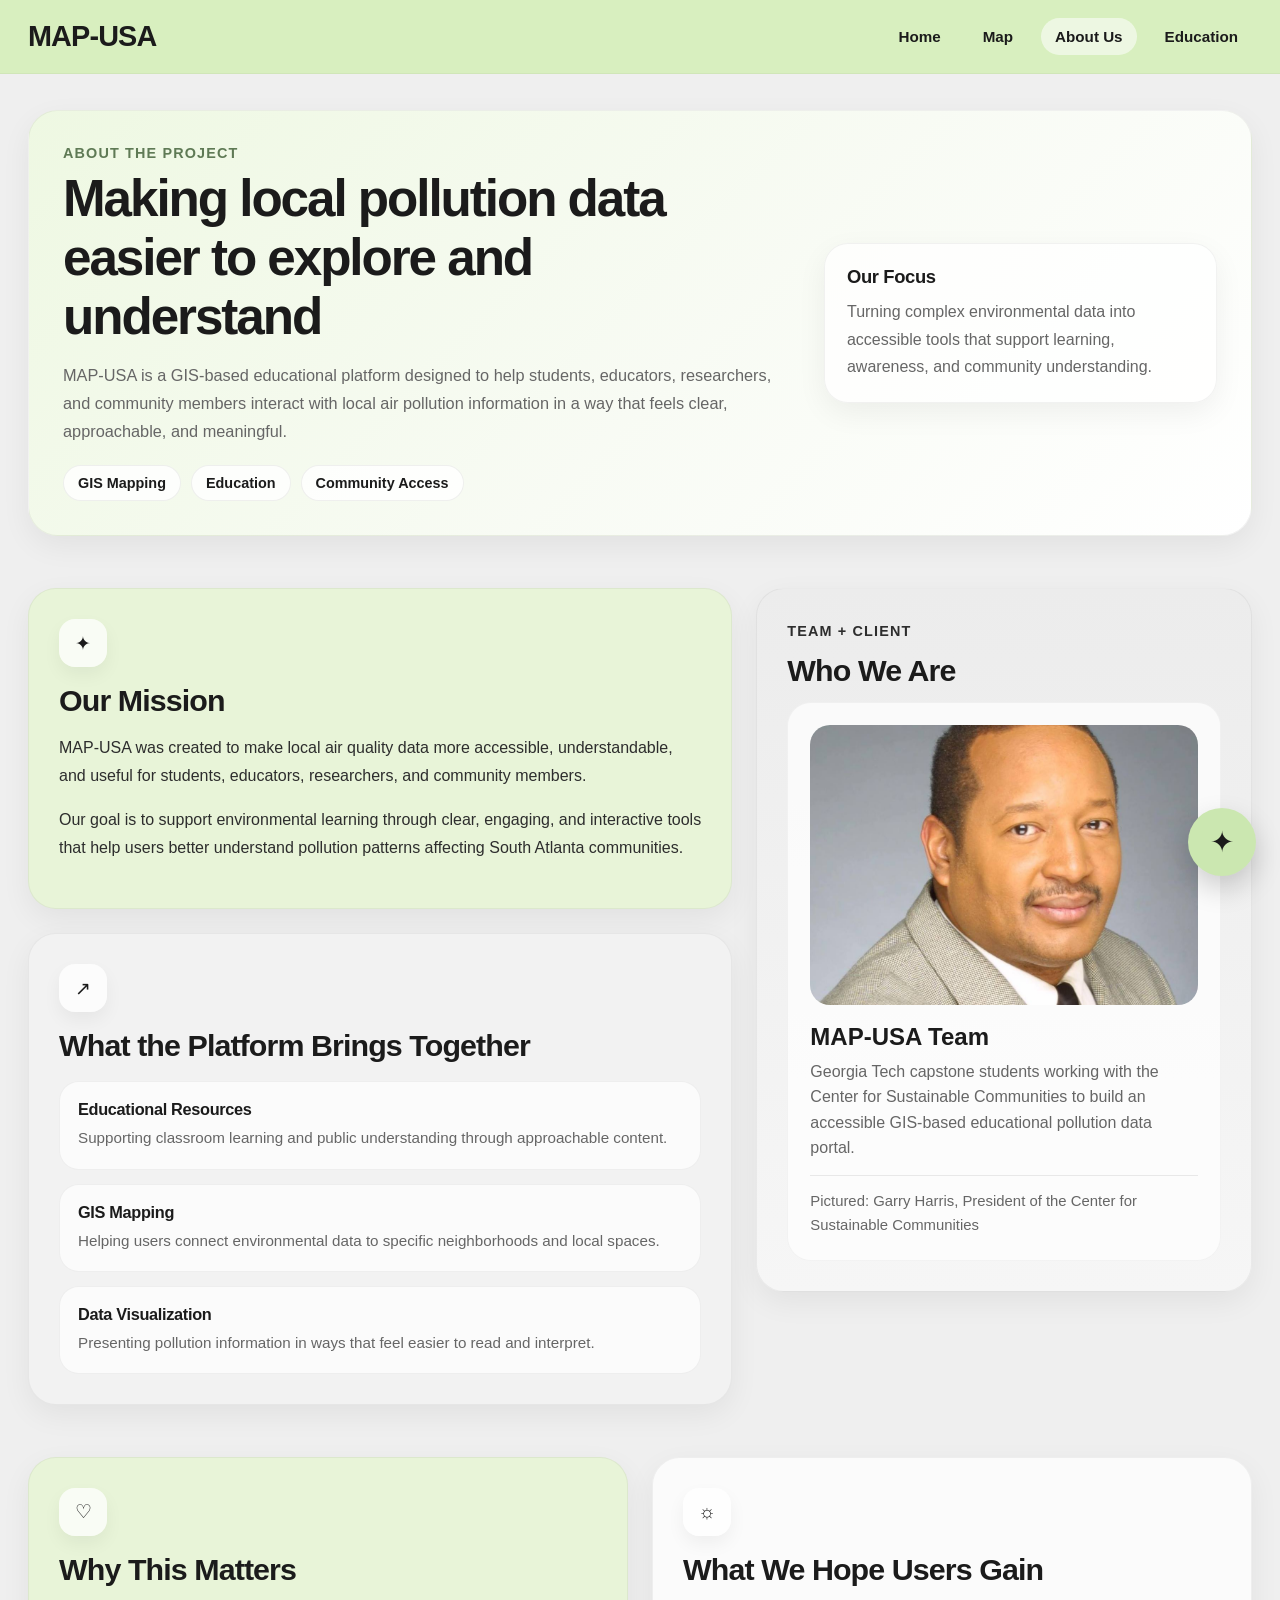
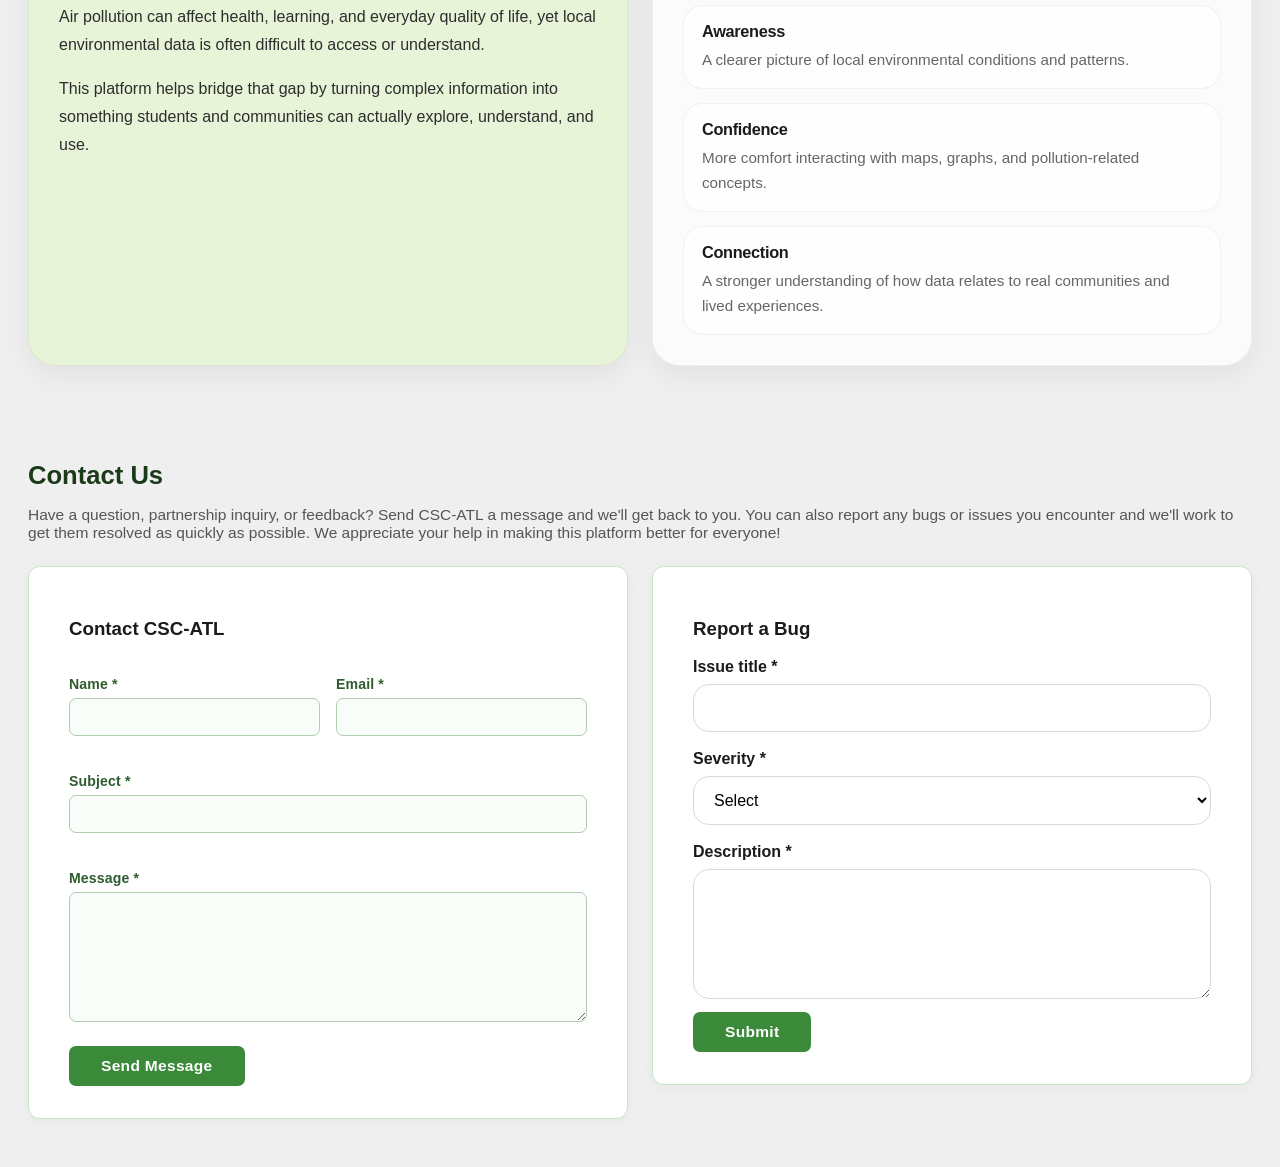
==== commit 12339d5e: "fixes from demo feedback" ====
--- a/public/pages/about.html
+++ b/public/pages/about.html
@@ -28,6 +28,27 @@
       border-radius: 12px;
       padding: 2rem 2.5rem;
       max-width: 680px;
+      box-shadow: 0 2px 12px rgba(76, 153, 85, 0.08);
+    }
+
+    .contact-bug-grid {
+      display: grid;
+      grid-template-columns: 1fr 1fr;
+      gap: 24px;
+      align-items: start;
+    }
+
+    @media (max-width: 900px) {
+      .contact-bug-grid {
+        grid-template-columns: 1fr;
+      }
+    }
+
+    .contact-form-card {
+      background: #fff;
+      border: 1px solid #c8e6c9;
+      border-radius: 12px;
+      padding: 2rem 2.5rem;
       box-shadow: 0 2px 12px rgba(76, 153, 85, 0.08);
     }
 
@@ -238,16 +259,16 @@
           <h2>What the Platform Brings Together</h2>
           <div class="about-points">
             <div class="about-point">
-              <h3>Data Visualization</h3>
-              <p>Presenting pollution information in ways that feel easier to read and interpret.</p>
+              <h3>Educational Resources</h3>
+              <p>Supporting classroom learning and public understanding through approachable content.</p>
             </div>
             <div class="about-point">
               <h3>GIS Mapping</h3>
               <p>Helping users connect environmental data to specific neighborhoods and local spaces.</p>
             </div>
             <div class="about-point">
-              <h3>Educational Resources</h3>
-              <p>Supporting classroom learning and public understanding through approachable content.</p>
+              <h3>Data Visualization</h3>
+              <p>Presenting pollution information in ways that feel easier to read and interpret.</p>
             </div>
           </div>
         </article>
@@ -308,49 +329,77 @@
     </section>
 
     <section class="contact-section section">
-      <h2>Contact CSC-ATL</h2>
-      <p class="section-desc">Have a question, partnership inquiry, or feedback? Send us a message and we'll get back to you.</p>
-
-      <div class="contact-form-card">
-        <form id="contactForm" novalidate>
-          <div class="form-row">
+      <h2>Contact Us</h2>
+      <p class="section-desc">
+        Have a question, partnership inquiry, or feedback? Send CSC-ATL a message and we'll get back to you. You can also report any bugs or issues you encounter and we'll work to get them resolved as quickly as possible. We appreciate your help in making this platform better for everyone!
+      </p>
+
+      <div class="contact-bug-grid">
+
+        <div class="contact-form-card">
+          <h3>Contact CSC-ATL</h3>
+          <form id="contactForm" novalidate>
+
+            <div class="form-row">
+              <div class="form-group">
+                <label>Name *</label>
+                <input type="text" id="contactName" />
+                <span class="field-error" id="nameError">Enter name</span>
+              </div>
+
+              <div class="form-group">
+                <label>Email *</label>
+                <input type="email" id="contactEmail" />
+                <span class="field-error" id="emailError">Invalid email</span>
+              </div>
+            </div>
+
             <div class="form-group">
-              <label for="contactName">Name <span class="required">*</span></label>
-              <input type="text" id="contactName" name="name" placeholder="Your full name" autocomplete="name" />
-              <span class="field-error" id="nameError">Please enter your name.</span>
+              <label>Subject *</label>
+              <input type="text" id="contactSubject" />
+              <span class="field-error" id="subjectError">Enter subject</span>
             </div>
 
             <div class="form-group">
-              <label for="contactEmail">Email <span class="required">*</span></label>
-              <input type="email" id="contactEmail" name="email" placeholder="you@example.com" autocomplete="email" />
-              <span class="field-error" id="emailError">Please enter a valid email address.</span>
+              <label>Message *</label>
+              <textarea id="contactMessage"></textarea>
+              <span class="field-error" id="messageError">Enter message</span>
             </div>
-          </div>
-
-          <div class="form-row">
-            <div class="form-group full-width">
-              <label for="contactSubject">Subject <span class="required">*</span></label>
-              <input type="text" id="contactSubject" name="subject" placeholder="What is this regarding?" />
-              <span class="field-error" id="subjectError">Please enter a subject.</span>
-            </div>
-          </div>
-
-          <div class="form-row">
-            <div class="form-group full-width">
-              <label for="contactMessage">Message <span class="required">*</span></label>
-              <textarea id="contactMessage" name="message" placeholder="Write your message here..."></textarea>
-              <span class="field-error" id="messageError">Please enter a message.</span>
-            </div>
-          </div>
-
-          <button type="submit" class="submit-btn" id="submitBtn">Send Message</button>
-        </form>
-      </div>
-
-      <div id="confirmationMsg" role="alert" aria-live="polite">
-        <div class="confirm-text">
-          <strong>Message sent successfully!</strong>
-          <span>Thank you for reaching out. The CSC-ATL team will get back to you as soon as possible.</span>
+
+            <button type="submit" class="submit-btn" id="submitBtn">Send Message</button>
+          </form>
+
+          <div id="confirmationMsg">
+            <strong>Message sent!</strong>
+          </div>
+        </div>
+
+        <div class="contact-form-card">
+          <h3>Report a Bug</h3>
+
+          <form id="bugReportForm" novalidate>
+
+            <label>Issue title *</label>
+            <input type="text" name="title" required />
+            <div class="field-error" data-error-for="title"></div>
+
+            <label>Severity *</label>
+            <select name="severity" required>
+              <option value="">Select</option>
+              <option value="low">Low</option>
+              <option value="medium">Medium</option>
+              <option value="high">High</option>
+              <option value="critical">Critical</option>
+            </select>
+            <div class="field-error" data-error-for="severity"></div>
+
+            <label>Description *</label>
+            <textarea name="description" required></textarea>
+            <div class="field-error" data-error-for="description"></div>
+
+            <button type="submit" class="submit-btn" id="bugSubmitBtn">Submit</button>
+            <span id="bugStatusText" class="status-text"></span>
+          </form>
         </div>
       </div>
     </section>
--- a/public/css/styles.css
+++ b/public/css/styles.css
@@ -833,4 +833,878 @@
   .about-bottom-card h2 {
     font-size: 1.55rem;
   }
+}
+
+.education-page {
+  max-width: 1280px;
+}
+
+.page-header {
+  margin-bottom: 24px;
+}
+
+.page-header h1 {
+  font-size: clamp(2rem, 4vw, 3rem);
+  margin: 0 0 12px;
+  letter-spacing: -0.04em;
+  color: #1a3a1a;
+}
+
+.page-header p {
+  color: #666;
+  line-height: 1.7;
+  max-width: 760px;
+  margin: 0;
+}
+
+.progress-wrap {
+  margin: 24px 0 28px;
+}
+
+.progress-meta {
+  display: flex;
+  justify-content: space-between;
+  font-size: 0.82rem;
+  color: #666;
+  margin-bottom: 8px;
+}
+
+.progress-track {
+  height: 8px;
+  background: #dfead8;
+  border-radius: 999px;
+  overflow: hidden;
+}
+
+.progress-fill {
+  height: 100%;
+  width: 0;
+  background: #4c8f4c;
+  border-radius: 999px;
+  transition: width 0.3s ease;
+}
+
+.chapter {
+  display: none;
+}
+
+.chapter.active {
+  display: block;
+}
+
+.chapter-header {
+  margin-bottom: 18px;
+}
+
+.chapter-header h2 {
+  margin: 0 0 6px;
+  font-size: 1.7rem;
+  letter-spacing: -0.03em;
+  color: #1a3a1a;
+}
+
+.chapter-header p {
+  margin: 0;
+  color: #666;
+  line-height: 1.7;
+}
+
+.section-label {
+  font-size: 0.82rem;
+  font-weight: 700;
+  text-transform: uppercase;
+  letter-spacing: 0.08em;
+  color: #5f7a55;
+  margin: 0 0 12px;
+}
+
+.accordion {
+  display: flex;
+  flex-direction: column;
+  gap: 14px;
+  margin-bottom: 24px;
+}
+
+.acc-card {
+  background: #fff;
+  border: 1px solid #c8e6c9;
+  border-radius: 16px;
+  box-shadow: 0 2px 12px rgba(76, 153, 85, 0.08);
+  overflow: hidden;
+}
+
+.acc-trigger {
+  width: 100%;
+  border: none;
+  background: transparent;
+  padding: 16px 18px;
+  display: flex;
+  justify-content: space-between;
+  align-items: center;
+  gap: 14px;
+  text-align: left;
+  cursor: pointer;
+}
+
+.acc-trigger:hover {
+  background: #f7fbf6;
+}
+
+.acc-titles {
+  flex: 1;
+}
+
+.acc-title {
+  display: block;
+  font-size: 1rem;
+  font-weight: 700;
+  color: #1a3a1a;
+  margin-bottom: 3px;
+}
+
+.acc-sub {
+  display: block;
+  font-size: 0.87rem;
+  color: #666;
+}
+
+.acc-chevron {
+  width: 30px;
+  height: 30px;
+  border-radius: 999px;
+  display: inline-flex;
+  align-items: center;
+  justify-content: center;
+  flex-shrink: 0;
+  transition: transform 0.2s ease;
+}
+
+.acc-card.open .acc-chevron {
+  transform: rotate(180deg);
+}
+
+.acc-body {
+  max-height: 0;
+  overflow: hidden;
+  transition: max-height 0.3s ease;
+}
+
+.acc-body-inner {
+  padding: 0 18px 18px;
+  border-top: 1px solid #edf4ea;
+}
+
+.acc-body-inner p {
+  color: #444;
+  line-height: 1.75;
+  font-size: 0.96rem;
+  margin: 14px 0 0;
+}
+
+.acc-body-inner ul {
+  margin: 14px 0 0 18px;
+  color: #444;
+  line-height: 1.8;
+}
+
+.stat-row {
+  display: flex;
+  flex-wrap: wrap;
+  gap: 10px;
+  margin-top: 14px;
+}
+
+.stat-pill {
+  background: #f8fcf6;
+  border: 1px solid #d6e7cf;
+  border-radius: 12px;
+  padding: 10px 14px;
+  min-width: 120px;
+}
+
+.stat-pill strong {
+  display: block;
+  font-size: 1rem;
+  color: #1a3a1a;
+  margin-bottom: 2px;
+}
+
+.stat-pill span {
+  font-size: 0.82rem;
+  color: #666;
+}
+
+.danger-badge {
+  display: inline-flex;
+  align-items: center;
+  border-radius: 999px;
+  padding: 6px 12px;
+  font-size: 0.8rem;
+  font-weight: 700;
+  margin-top: 14px;
+}
+
+.danger-high {
+  background: #fdecea;
+  color: #c0392b;
+}
+
+.danger-medium {
+  background: #fff3e0;
+  color: #d97706;
+}
+
+.aqi-scale {
+  display: flex;
+  height: 12px;
+  border-radius: 999px;
+  overflow: hidden;
+  margin-top: 14px;
+}
+
+.aqi-scale div {
+  flex: 1;
+}
+
+.aqi-labels {
+  display: flex;
+  justify-content: space-between;
+  gap: 8px;
+  font-size: 0.75rem;
+  color: #666;
+  margin-top: 8px;
+}
+
+.source-chip {
+  display: inline-flex;
+  align-items: center;
+  margin-top: 14px;
+  background: #f7fbf6;
+  border: 1px solid #d6e7cf;
+  border-radius: 999px;
+  padding: 6px 10px;
+  font-size: 0.8rem;
+  color: #4b6545;
+}
+
+.quiz-block {
+  background: #fff;
+  border: 1px solid #c8e6c9;
+  border-radius: 16px;
+  box-shadow: 0 2px 12px rgba(76, 153, 85, 0.08);
+  margin-bottom: 22px;
+  overflow: hidden;
+}
+
+.quiz-block-header {
+  display: flex;
+  justify-content: space-between;
+  align-items: center;
+  gap: 12px;
+  padding: 16px 18px;
+  background: #f7fbf6;
+  border-bottom: 1px solid #edf4ea;
+}
+
+.quiz-block-header h3 {
+  margin: 0;
+  font-size: 1.08rem;
+  color: #1a3a1a;
+}
+
+.quiz-block-score {
+  display: none;
+  background: #e8f5e9;
+  color: #2e7d32;
+  border-radius: 999px;
+  padding: 6px 10px;
+  font-size: 0.82rem;
+  font-weight: 700;
+}
+
+.quiz-block-body {
+  padding: 18px;
+  display: flex;
+  flex-direction: column;
+  gap: 18px;
+}
+
+.q-item {
+  border-bottom: 1px solid #edf4ea;
+  padding-bottom: 18px;
+}
+
+.q-item:last-child {
+  border-bottom: none;
+  padding-bottom: 0;
+}
+
+.q-num {
+  font-size: 0.78rem;
+  font-weight: 700;
+  text-transform: uppercase;
+  letter-spacing: 0.06em;
+  color: #5f7a55;
+  margin-bottom: 8px;
+}
+
+.q-text {
+  font-size: 1rem;
+  color: #1b1b1b;
+  line-height: 1.6;
+  margin-bottom: 12px;
+}
+
+.options {
+  display: flex;
+  flex-direction: column;
+  gap: 10px;
+}
+
+.option-btn {
+  width: 100%;
+  display: flex;
+  align-items: center;
+  gap: 10px;
+  border: 1px solid #cdddc7;
+  background: #fff;
+  border-radius: 12px;
+  padding: 12px 14px;
+  text-align: left;
+  font: inherit;
+  cursor: pointer;
+  transition: 0.2s ease;
+}
+
+.option-btn:hover:not(:disabled) {
+  background: #f7fbf6;
+  border-color: #9fcb97;
+}
+
+.option-btn:disabled {
+  cursor: default;
+}
+
+.option-btn.correct-ans {
+  background: #e8f5e9;
+  border-color: #66bb6a;
+}
+
+.option-btn.wrong-ans {
+  background: #fdecea;
+  border-color: #e57373;
+}
+
+.opt-dot {
+  width: 24px;
+  height: 24px;
+  border-radius: 999px;
+  background: #f1f1f1;
+  display: inline-flex;
+  align-items: center;
+  justify-content: center;
+  font-size: 0.78rem;
+  font-weight: 700;
+  flex-shrink: 0;
+}
+
+.q-feedback {
+  display: none;
+  margin-top: 10px;
+  padding: 12px 14px;
+  border-radius: 12px;
+  font-size: 0.9rem;
+  line-height: 1.6;
+}
+
+.q-feedback.show {
+  display: block;
+}
+
+.q-feedback.correct {
+  background: #e8f5e9;
+  color: #1b5e20;
+}
+
+.q-feedback.wrong {
+  background: #fdecea;
+  color: #b23b2a;
+}
+
+.quiz-result {
+  display: none;
+  margin: 0 18px 18px;
+  padding: 18px;
+  border-radius: 14px;
+  background: #f7fbf6;
+  border: 1px solid #c8e6c9;
+  text-align: center;
+}
+
+.quiz-result.show {
+  display: block;
+}
+
+.result-title {
+  font-size: 1.2rem;
+  color: #1a3a1a;
+  font-weight: 700;
+  margin-bottom: 6px;
+}
+
+.result-msg {
+  color: #666;
+}
+
+.restart-btn,
+.nav-btn {
+  display: inline-flex;
+  align-items: center;
+  justify-content: center;
+  gap: 8px;
+  border-radius: 999px;
+  padding: 12px 18px;
+  font: inherit;
+  font-weight: 700;
+  cursor: pointer;
+  transition: 0.2s ease;
+  background: #fff;
+  color: #2f5e2f;
+  border: 1px solid #c8d9c1;
+}
+
+.restart-btn:hover,
+.nav-btn:hover {
+  background: #eef8e2;
+}
+
+.nav-btn.primary {
+  background: #d8efbf;
+  border-color: #b8d59b;
+  color: #1b1b1b;
+}
+
+.chapter-nav {
+  display: flex;
+  justify-content: space-between;
+  gap: 12px;
+  flex-wrap: wrap;
+}
+
+.completion-banner {
+  display: none;
+  margin-top: 28px;
+  background: #f7fbf6;
+  border: 1px solid #c8e6c9;
+  border-radius: 18px;
+  padding: 28px 22px;
+  text-align: center;
+  box-shadow: 0 2px 12px rgba(76, 153, 85, 0.08);
+}
+
+.completion-banner.show {
+  display: block;
+}
+
+.total-score {
+  font-size: 2rem;
+  font-weight: 800;
+  color: #2f5e2f;
+  margin: 10px 0;
+}
+
+.resources-section {
+  margin-top: 40px;
+}
+
+.resources-header {
+  margin-bottom: 18px;
+}
+
+.resources-header h2 {
+  font-size: 1.8rem;
+  margin: 0 0 8px;
+  color: #1a3a1a;
+}
+
+.resources-header p {
+  margin: 0;
+  color: #666;
+  line-height: 1.7;
+}
+
+.topic-chips {
+  display: grid;
+  grid-template-columns: repeat(4, 1fr);
+  gap: 20px;
+  margin: 24px 0;
+}
+
+.topic-chip {
+  background: #fff;
+  border: 1px solid #e3e3e3;
+  border-radius: 28px;
+  padding: 28px 36px;
+  box-shadow: 0 2px 10px rgba(0, 0, 0, 0.03);
+}
+
+.topic-chip-title {
+  font-size: 1.1rem;
+  font-weight: 800;
+  color: #1b1b1b;
+  margin-bottom: 12px;
+  line-height: 1.3;
+}
+
+.topic-chip-desc {
+  font-size: 0.98rem;
+  line-height: 1.7;
+  color: #666;
+}
+
+.topic-chip-button {
+  width: 100%;
+  text-align: left;
+  cursor: pointer;
+  font: inherit;
+}
+
+.topic-chip-button:hover {
+  background: #f7fbf6;
+}
+
+.res-cols {
+  display: grid;
+  grid-template-columns: 1fr 1fr;
+  gap: 24px;
+}
+
+.res-col {
+  background: #fff;
+  border: 1px solid #c8e6c9;
+  border-radius: 16px;
+  padding: 20px;
+  box-shadow: 0 2px 12px rgba(76, 153, 85, 0.08);
+}
+
+.res-col-title {
+  font-size: 1.25rem;
+  color: #1a3a1a;
+  margin: 0 0 14px;
+}
+
+.res-list {
+  display: flex;
+  flex-direction: column;
+  gap: 12px;
+}
+
+.res-item {
+  display: flex;
+  justify-content: space-between;
+  gap: 14px;
+  align-items: flex-start;
+  text-decoration: none;
+  color: inherit;
+  border: 1px solid #d7e6d0;
+  border-radius: 12px;
+  padding: 14px 15px;
+  background: #f9fdf9;
+  transition: 0.2s ease;
+}
+
+.res-item:hover {
+  background: #eef8e2;
+}
+
+.res-item-title {
+  font-weight: 700;
+  color: #1a3a1a;
+  margin-bottom: 4px;
+}
+
+.res-item-desc {
+  color: #666;
+  font-size: 0.9rem;
+  line-height: 1.5;
+}
+
+.res-item-arrow {
+  width: 36px;
+  height: 36px;
+  border-radius: 12px;
+  background: #f1f1f1;
+  display: inline-flex;
+  align-items: center;
+  justify-content: center;
+  flex-shrink: 0;
+  font-size: 1.1rem;
+  font-weight: 700;
+  color: #1b1b1b;
+}
+
+.fade-up {
+  animation: fadeUp 0.45s ease;
+}
+
+@keyframes fadeUp {
+  from {
+    opacity: 0;
+    transform: translateY(8px);
+  }
+  to {
+    opacity: 1;
+    transform: translateY(0);
+  }
+}
+
+@media (max-width: 1100px) {
+  .topic-chips {
+    grid-template-columns: 1fr 1fr;
+  }
+}
+
+@media (max-width: 900px) {
+  .res-cols {
+    grid-template-columns: 1fr;
+  }
+}
+
+@media (max-width: 640px) {
+  .topic-chips {
+    grid-template-columns: 1fr;
+  }
+
+  .topic-chip {
+    padding: 22px 24px;
+  }
+
+  .chapter-nav {
+    flex-direction: column;
+  }
+}
+
+.downloads-grid {
+  display: grid;
+  grid-template-columns: repeat(2, 1fr);
+  gap: 20px;
+  margin-top: 18px;
+}
+
+.download-card {
+  padding: 24px;
+  border-radius: 22px;
+  background: rgba(255, 255, 255, 0.75);
+  border: 1px solid rgba(0, 0, 0, 0.05);
+  box-shadow: var(--shadow);
+  display: flex;
+  flex-direction: column;
+  gap: 12px;
+  transition: 0.2s ease;
+}
+
+.download-card:hover {
+  transform: translateY(-2px);
+  box-shadow: 0 12px 28px rgba(0, 0, 0, 0.08);
+}
+
+.download-card h3 {
+  margin: 0;
+  font-size: 1.1rem;
+  letter-spacing: -0.02em;
+}
+
+.download-card p {
+  margin: 0;
+  color: var(--muted);
+  line-height: 1.6;
+  font-size: 0.95rem;
+}
+
+.download-card a {
+  margin-top: 10px;
+  align-self: flex-start;
+  text-decoration: none;
+  font-weight: 700;
+  font-size: 0.9rem;
+  padding: 10px 16px;
+  border-radius: 999px;
+  background: var(--soft-green-2);
+  color: var(--text);
+  transition: 0.2s ease;
+}
+
+.download-card a:hover {
+  transform: translateY(-1px);
+  box-shadow: var(--shadow);
+}
+
+/* Bug Report Overlay */
+.bug-overlay {
+  position: fixed;
+  top: 0;
+  left: 0;
+  width: 100%;
+  height: 100%;
+  background: rgba(0, 0, 0, 0.5);
+  display: flex;
+  align-items: center;
+  justify-content: center;
+  z-index: 10000;
+}
+
+.bug-overlay[aria-hidden="true"] {
+  display: none;
+}
+
+.bug-modal {
+  background: white;
+  border-radius: var(--radius);
+  padding: 20px;
+  max-width: 500px;
+  width: 90%;
+  box-shadow: var(--shadow);
+  max-height: 90vh;
+  overflow-y: auto;
+}
+
+.bug-modal-header {
+  display: flex;
+  justify-content: space-between;
+  align-items: center;
+  margin-bottom: 10px;
+}
+
+.bug-modal-header h2 {
+  margin: 0;
+  font-size: 1.5rem;
+}
+
+.bug-close {
+  background: none;
+  border: none;
+  font-size: 1.5rem;
+  cursor: pointer;
+  color: var(--muted);
+}
+
+.bug-modal-sub {
+  color: var(--muted);
+  margin-bottom: 20px;
+}
+
+.bug-form label {
+  display: block;
+  font-weight: 700;
+  margin: 18px 0 8px;
+}
+
+.bug-form input,
+.bug-form textarea,
+.bug-form select {
+  width: 100%;
+  padding: 14px 16px;
+  border-radius: 16px;
+  border: 1px solid var(--border);
+  background: white;
+  font: inherit;
+}
+
+.bug-form textarea {
+  resize: vertical;
+  min-height: 130px;
+}
+
+.field-error {
+  color: red;
+  font-size: 0.9rem;
+  margin-top: 4px;
+}
+
+.bug-form-actions {
+  margin-top: 20px;
+  display: flex;
+  align-items: center;
+  gap: 10px;
+}
+
+/* Admin Toolbar */
+.admin-toolbar {
+  display: flex;
+  align-items: center;
+  gap: 12px;
+  flex-wrap: wrap;
+  margin-bottom: 20px;
+}
+
+.admin-toolbar label {
+  font-weight: 700;
+  margin: 0;
+}
+
+.admin-toolbar select {
+  padding: 8px 12px;
+  border-radius: 8px;
+  border: 1px solid var(--border);
+  background: white;
+  font: inherit;
+}
+
+/* Report Actions */
+.report-actions {
+  display: flex;
+  align-items: center;
+  gap: 10px;
+  margin-top: 15px;
+}
+
+.report-actions select {
+  padding: 8px 12px;
+  border-radius: 8px;
+  border: 1px solid var(--border);
+  background: white;
+  font: inherit;
+}
+
+.bug-inline-card {
+  margin-top: 2rem;
+}
+
+.bug-inline-card h3 {
+  margin-top: 0;
+  color: #1a3a1a;
+}
+
+.bug-inline-card .bug-form label {
+  font-size: 0.88rem;
+  font-weight: 600;
+  color: #2e5c2e;
+  margin-bottom: 0.35rem;
+}
+
+.bug-inline-card .bug-form input,
+.bug-inline-card .bug-form select,
+.bug-inline-card .bug-form textarea {
+  border: 1.5px solid #b0cdb0;
+  border-radius: 7px;
+  padding: 0.6rem 0.85rem;
+  font-size: 0.95rem;
+  background: #f9fdf9;
+}
+
+.bug-inline-card .bug-form textarea {
+  min-height: 130px;
+}
+
+.contact-bug-grid {
+  display: grid;
+  grid-template-columns: 1fr 1fr;
+  gap: 24px;
+  align-items: start;
+}
+
+@media (max-width: 900px) {
+  .contact-bug-grid {
+    grid-template-columns: 1fr;
+  }
 }
